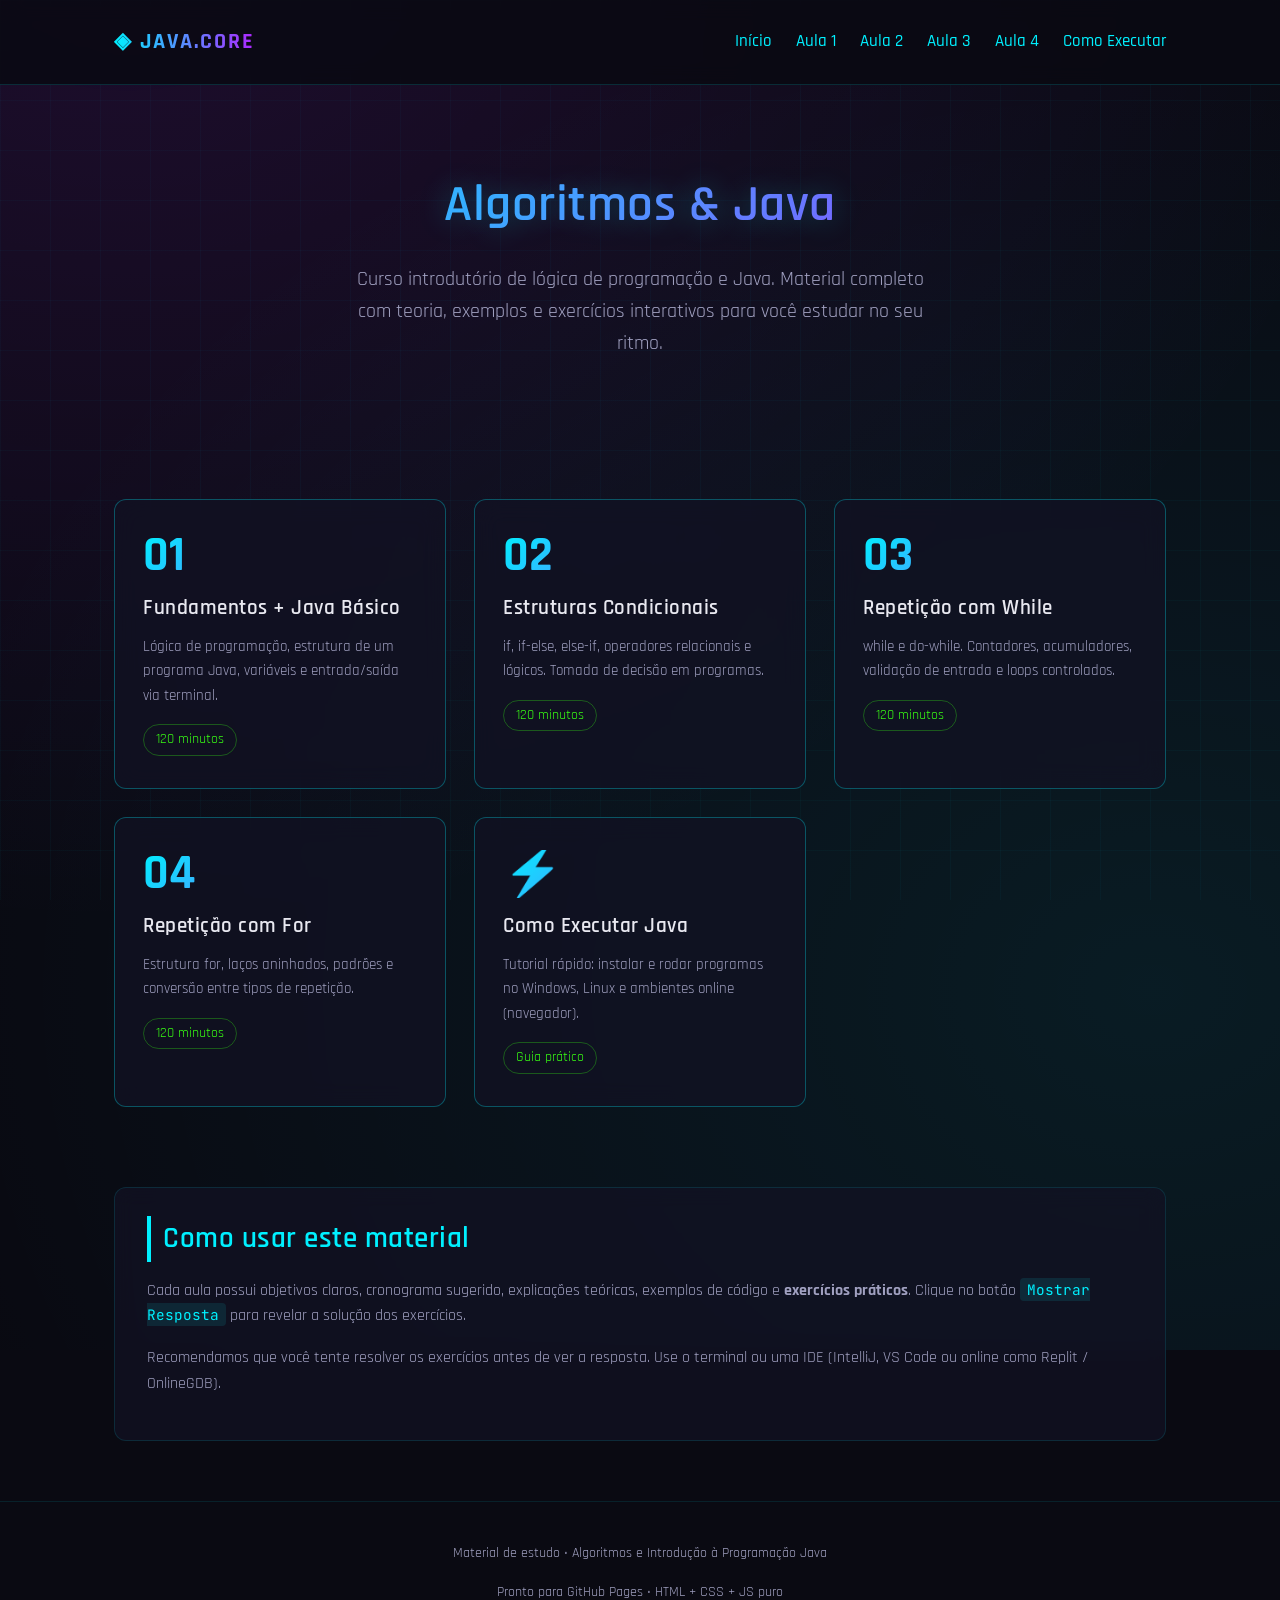
==== index.html @ f59149a0 "Carga inicial do curso de Java Carga das 4 primeiras aulas em Java (correspondentes as 4 primeiras a" ====
<!DOCTYPE html>
<html lang="pt-BR">
<head>
  <meta charset="UTF-8">
  <meta name="viewport" content="width=device-width, initial-scale=1.0">
  <title>Algoritmos e Introdução à Programação Java</title>
  <link rel="preconnect" href="https://fonts.googleapis.com">
  <link rel="preconnect" href="https://fonts.gstatic.com" crossorigin>
  <link href="https://fonts.googleapis.com/css2?family=JetBrains+Mono:wght@400;500&family=Rajdhani:wght@400;500;600;700&display=swap" rel="stylesheet">
  <link rel="stylesheet" href="css/style.css">
</head>
<body>
  <header>
    <div class="container header-content">
      <div class="logo">
        <span>◈ JAVA.CORE</span>
      </div>
      <nav>
        <a href="index.html">Início</a>
        <a href="aula1.html">Aula 1</a>
        <a href="aula2.html">Aula 2</a>
        <a href="aula3.html">Aula 3</a>
        <a href="aula4.html">Aula 4</a>
        <a href="como-executar.html">Como Executar</a>
      </nav>
    </div>
  </header>

  <main class="container">
    <section class="hero">
      <h1>Algoritmos & Java</h1>
      <p class="subtitle">
        Curso introdutório de lógica de programação e Java.  
        Material completo com teoria, exemplos e exercícios interativos para você estudar no seu ritmo.
      </p>
    </section>

    <div class="lessons-grid">
      <a href="aula1.html" class="lesson-card">
        <div class="lesson-number">01</div>
        <h3>Fundamentos + Java Básico</h3>
        <p>Lógica de programação, estrutura de um programa Java, variáveis e entrada/saída via terminal.</p>
        <span class="lesson-duration">120 minutos</span>
      </a>

      <a href="aula2.html" class="lesson-card">
        <div class="lesson-number">02</div>
        <h3>Estruturas Condicionais</h3>
        <p>if, if-else, else-if, operadores relacionais e lógicos. Tomada de decisão em programas.</p>
        <span class="lesson-duration">120 minutos</span>
      </a>

      <a href="aula3.html" class="lesson-card">
        <div class="lesson-number">03</div>
        <h3>Repetição com While</h3>
        <p>while e do-while. Contadores, acumuladores, validação de entrada e loops controlados.</p>
        <span class="lesson-duration">120 minutos</span>
      </a>

      <a href="aula4.html" class="lesson-card">
        <div class="lesson-number">04</div>
        <h3>Repetição com For</h3>
        <p>Estrutura for, laços aninhados, padrões e conversão entre tipos de repetição.</p>
        <span class="lesson-duration">120 minutos</span>
      </a>

      <a href="como-executar.html" class="lesson-card">
        <div class="lesson-number">⚡</div>
        <h3>Como Executar Java</h3>
        <p>Tutorial rápido: instalar e rodar programas no Windows, Linux e ambientes online (navegador).</p>
        <span class="lesson-duration">Guia prático</span>
      </a>
    </div>

    <section class="section">
      <h2>Como usar este material</h2>
      <p>
        Cada aula possui objetivos claros, cronograma sugerido, explicações teóricas, 
        exemplos de código e <strong>exercícios práticos</strong>.  
        Clique no botão <span class="inline-code">Mostrar Resposta</span> para revelar a solução dos exercícios.
      </p>
      <p>
        Recomendamos que você tente resolver os exercícios antes de ver a resposta.  
        Use o terminal ou uma IDE (IntelliJ, VS Code ou online como Replit / OnlineGDB).
      </p>
    </section>
  </main>

  <footer>
    <div class="container">
      <p>Material de estudo • Algoritmos e Introdução à Programação Java</p>
      <p>Pronto para GitHub Pages • HTML + CSS + JS puro</p>
    </div>
  </footer>

  <script src="js/main.js"></script>
</body>
</html>
---- css/style.css ----
/* ===== RESET & BASE ===== */
*, *::before, *::after {
  margin: 0;
  padding: 0;
  box-sizing: border-box;
}

:root {
  --bg-dark: #0a0a12;
  --bg-card: rgba(18, 18, 35, 0.75);
  --bg-card-hover: rgba(25, 25, 50, 0.9);
  --neon-cyan: #00f0ff;
  --neon-purple: #b026ff;
  --neon-pink: #ff2a6d;
  --neon-green: #39ff14;
  --text-primary: #e8e8f0;
  --text-secondary: #a0a0c0;
  --border-glow: rgba(0, 240, 255, 0.3);
  --font-main: 'Rajdhani', 'Segoe UI', sans-serif;
  --font-mono: 'JetBrains Mono', 'Fira Code', monospace;
  --radius: 12px;
  --transition: all 0.3s cubic-bezier(0.4, 0, 0.2, 1);
}

html {
  scroll-behavior: smooth;
}

body {
  font-family: var(--font-main);
  background: var(--bg-dark);
  color: var(--text-primary);
  min-height: 100vh;
  line-height: 1.6;
  overflow-x: hidden;
  position: relative;
}

/* Animated background grid */
body::before {
  content: '';
  position: fixed;
  top: 0;
  left: 0;
  width: 100%;
  height: 100%;
  background: 
    linear-gradient(rgba(0, 240, 255, 0.03) 1px, transparent 1px),
    linear-gradient(90deg, rgba(0, 240, 255, 0.03) 1px, transparent 1px);
  background-size: 50px 50px;
  pointer-events: none;
  z-index: -2;
}

body::after {
  content: '';
  position: fixed;
  top: -50%;
  left: -50%;
  width: 200%;
  height: 200%;
  background: radial-gradient(ellipse at 30% 20%, rgba(176, 38, 255, 0.12) 0%, transparent 50%),
              radial-gradient(ellipse at 70% 80%, rgba(0, 240, 255, 0.08) 0%, transparent 50%);
  pointer-events: none;
  z-index: -1;
  animation: pulseGlow 12s ease-in-out infinite alternate;
}

@keyframes pulseGlow {
  0% { opacity: 0.6; transform: scale(1); }
  100% { opacity: 1; transform: scale(1.05); }
}

/* ===== TYPOGRAPHY ===== */
h1, h2, h3, h4 {
  font-weight: 600;
  letter-spacing: 0.5px;
}

h1 {
  font-size: clamp(2rem, 5vw, 3.2rem);
  background: linear-gradient(135deg, var(--neon-cyan), var(--neon-purple));
  -webkit-background-clip: text;
  -webkit-text-fill-color: transparent;
  background-clip: text;
  text-shadow: 0 0 30px rgba(0, 240, 255, 0.3);
}

h2 {
  font-size: 1.8rem;
  color: var(--neon-cyan);
  margin-bottom: 1rem;
  border-left: 4px solid var(--neon-cyan);
  padding-left: 12px;
}

h3 {
  font-size: 1.35rem;
  color: var(--neon-purple);
  margin: 1.5rem 0 0.8rem;
}

p {
  color: var(--text-secondary);
  margin-bottom: 1rem;
}

a {
  color: var(--neon-cyan);
  text-decoration: none;
  transition: var(--transition);
}

a:hover {
  color: var(--neon-pink);
  text-shadow: 0 0 8px var(--neon-pink);
}

/* ===== LAYOUT ===== */
.container {
  max-width: 1100px;
  margin: 0 auto;
  padding: 0 24px;
}

header {
  padding: 24px 0;
  border-bottom: 1px solid rgba(0, 240, 255, 0.15);
  backdrop-filter: blur(10px);
  position: sticky;
  top: 0;
  z-index: 100;
  background: rgba(10, 10, 18, 0.85);
}

.header-content {
  display: flex;
  justify-content: space-between;
  align-items: center;
  flex-wrap: wrap;
  gap: 16px;
}

.logo {
  font-size: 1.4rem;
  font-weight: 700;
  letter-spacing: 2px;
  color: var(--neon-cyan);
  display: flex;
  align-items: center;
  gap: 10px;
}

.logo span {
  background: linear-gradient(90deg, var(--neon-cyan), var(--neon-purple));
  -webkit-background-clip: text;
  -webkit-text-fill-color: transparent;
}

nav a {
  margin-left: 20px;
  font-weight: 500;
  font-size: 1.05rem;
  position: relative;
}

nav a::after {
  content: '';
  position: absolute;
  bottom: -4px;
  left: 0;
  width: 0;
  height: 2px;
  background: var(--neon-cyan);
  transition: width 0.3s ease;
}

nav a:hover::after {
  width: 100%;
}

/* ===== HERO / MENU ===== */
.hero {
  text-align: center;
  padding: 80px 0 60px;
}

.hero p.subtitle {
  font-size: 1.25rem;
  max-width: 600px;
  margin: 16px auto 40px;
  color: var(--text-secondary);
}

.lessons-grid {
  display: grid;
  grid-template-columns: repeat(auto-fit, minmax(260px, 1fr));
  gap: 28px;
  margin: 40px 0 80px;
}

.lesson-card {
  background: var(--bg-card);
  border: 1px solid var(--border-glow);
  border-radius: var(--radius);
  padding: 32px 28px;
  transition: var(--transition);
  position: relative;
  overflow: hidden;
  backdrop-filter: blur(12px);
  cursor: pointer;
  text-decoration: none;
  display: block;
}

.lesson-card::before {
  content: '';
  position: absolute;
  top: 0;
  left: 0;
  width: 100%;
  height: 3px;
  background: linear-gradient(90deg, var(--neon-cyan), var(--neon-purple));
  transform: scaleX(0);
  transform-origin: left;
  transition: transform 0.4s ease;
}

.lesson-card:hover {
  transform: translateY(-8px);
  border-color: var(--neon-cyan);
  box-shadow: 0 12px 40px rgba(0, 240, 255, 0.15),
              0 0 20px rgba(176, 38, 255, 0.1);
  background: var(--bg-card-hover);
}

.lesson-card:hover::before {
  transform: scaleX(1);
}

.lesson-number {
  font-size: 3rem;
  font-weight: 700;
  background: linear-gradient(135deg, var(--neon-cyan), var(--neon-purple));
  -webkit-background-clip: text;
  -webkit-text-fill-color: transparent;
  line-height: 1;
  margin-bottom: 12px;
}

.lesson-card h3 {
  color: var(--text-primary);
  margin: 0 0 10px;
  font-size: 1.3rem;
}

.lesson-card p {
  font-size: 0.95rem;
  margin: 0;
}

.lesson-duration {
  display: inline-block;
  margin-top: 16px;
  font-size: 0.85rem;
  color: var(--neon-green);
  border: 1px solid rgba(57, 255, 20, 0.3);
  padding: 4px 12px;
  border-radius: 20px;
}

/* ===== LESSON PAGE ===== */
.lesson-header {
  padding: 50px 0 30px;
  text-align: center;
}

.lesson-header .badge {
  display: inline-block;
  background: rgba(0, 240, 255, 0.1);
  border: 1px solid var(--neon-cyan);
  color: var(--neon-cyan);
  padding: 6px 18px;
  border-radius: 20px;
  font-size: 0.9rem;
  margin-bottom: 16px;
  letter-spacing: 1px;
}

.section {
  background: var(--bg-card);
  border: 1px solid rgba(0, 240, 255, 0.12);
  border-radius: var(--radius);
  padding: 28px 32px;
  margin-bottom: 28px;
  backdrop-filter: blur(10px);
  transition: var(--transition);
}

.section:hover {
  border-color: rgba(0, 240, 255, 0.25);
}

.objectives ul, .timeline ul {
  list-style: none;
  padding-left: 0;
}

.objectives li, .timeline li {
  position: relative;
  padding-left: 28px;
  margin-bottom: 10px;
  color: var(--text-secondary);
}

.objectives li::before {
  content: '▹';
  position: absolute;
  left: 0;
  color: var(--neon-cyan);
  font-weight: bold;
}

.timeline li::before {
  content: '⏱';
  position: absolute;
  left: 0;
  font-size: 0.9rem;
}

/* Code blocks */
pre {
  background: #0d0d1a;
  border: 1px solid rgba(0, 240, 255, 0.2);
  border-radius: 8px;
  padding: 18px 20px;
  overflow-x: auto;
  margin: 16px 0;
  font-family: var(--font-mono);
  font-size: 0.9rem;
  line-height: 1.5;
  position: relative;
}

code {
  font-family: var(--font-mono);
  color: #7ee787;
}

.inline-code {
  background: rgba(0, 240, 255, 0.1);
  color: var(--neon-cyan);
  padding: 2px 7px;
  border-radius: 4px;
  font-family: var(--font-mono);
  font-size: 0.9em;
}

/* Exercise cards */
.exercise {
  background: rgba(15, 15, 30, 0.8);
  border: 1px solid rgba(176, 38, 255, 0.25);
  border-radius: var(--radius);
  padding: 24px;
  margin: 24px 0;
  position: relative;
}

.exercise-header {
  display: flex;
  justify-content: space-between;
  align-items: center;
  flex-wrap: wrap;
  gap: 12px;
  margin-bottom: 12px;
}

.exercise-title {
  font-size: 1.15rem;
  color: var(--neon-purple);
  font-weight: 600;
}

.toggle-btn {
  background: transparent;
  border: 1px solid var(--neon-cyan);
  color: var(--neon-cyan);
  padding: 8px 18px;
  border-radius: 6px;
  font-family: var(--font-main);
  font-size: 0.95rem;
  font-weight: 600;
  cursor: pointer;
  transition: var(--transition);
  letter-spacing: 0.5px;
}

.toggle-btn:hover {
  background: rgba(0, 240, 255, 0.15);
  box-shadow: 0 0 15px rgba(0, 240, 255, 0.3);
  transform: translateY(-2px);
}

.toggle-btn.active {
  background: rgba(0, 240, 255, 0.2);
  border-color: var(--neon-green);
  color: var(--neon-green);
}

.answer {
  display: none;
  margin-top: 18px;
  padding-top: 18px;
  border-top: 1px dashed rgba(0, 240, 255, 0.2);
  animation: fadeIn 0.4s ease;
}

.answer.visible {
  display: block;
}

@keyframes fadeIn {
  from { opacity: 0; transform: translateY(-8px); }
  to { opacity: 1; transform: translateY(0); }
}

.answer-label {
  font-size: 0.85rem;
  color: var(--neon-green);
  text-transform: uppercase;
  letter-spacing: 1px;
  margin-bottom: 10px;
  display: block;
}

/* Tables */
table {
  width: 100%;
  border-collapse: collapse;
  margin: 16px 0;
  font-size: 0.95rem;
}

th, td {
  padding: 12px 16px;
  text-align: left;
  border-bottom: 1px solid rgba(0, 240, 255, 0.1);
}

th {
  color: var(--neon-cyan);
  font-weight: 600;
  background: rgba(0, 240, 255, 0.05);
}

td {
  color: var(--text-secondary);
}

tr:hover td {
  background: rgba(0, 240, 255, 0.03);
}

/* Footer */
footer {
  text-align: center;
  padding: 40px 0;
  margin-top: 60px;
  border-top: 1px solid rgba(0, 240, 255, 0.1);
  color: var(--text-secondary);
  font-size: 0.9rem;
}

footer a {
  color: var(--neon-purple);
}

/* Navigation between lessons */
.lesson-nav {
  display: flex;
  justify-content: space-between;
  gap: 16px;
  margin: 40px 0;
  flex-wrap: wrap;
}

.nav-btn {
  display: inline-flex;
  align-items: center;
  gap: 8px;
  padding: 12px 24px;
  background: rgba(0, 240, 255, 0.08);
  border: 1px solid rgba(0, 240, 255, 0.3);
  border-radius: 8px;
  color: var(--neon-cyan);
  font-weight: 600;
  transition: var(--transition);
}

.nav-btn:hover {
  background: rgba(0, 240, 255, 0.15);
  box-shadow: 0 0 20px rgba(0, 240, 255, 0.2);
  transform: translateY(-2px);
}

/* Responsive */
@media (max-width: 700px) {
  .header-content {
    flex-direction: column;
    text-align: center;
  }
  nav a {
    margin: 0 10px;
  }
  .section {
    padding: 20px;
  }
  .lesson-nav {
    flex-direction: column;
  }
  .nav-btn {
    justify-content: center;
  }
}

/* Scrollbar */
::-webkit-scrollbar {
  width: 8px;
}
::-webkit-scrollbar-track {
  background: #0a0a12;
}
::-webkit-scrollbar-thumb {
  background: rgba(0, 240, 255, 0.3);
  border-radius: 4px;
}
::-webkit-scrollbar-thumb:hover {
  background: rgba(0, 240, 255, 0.5);
}
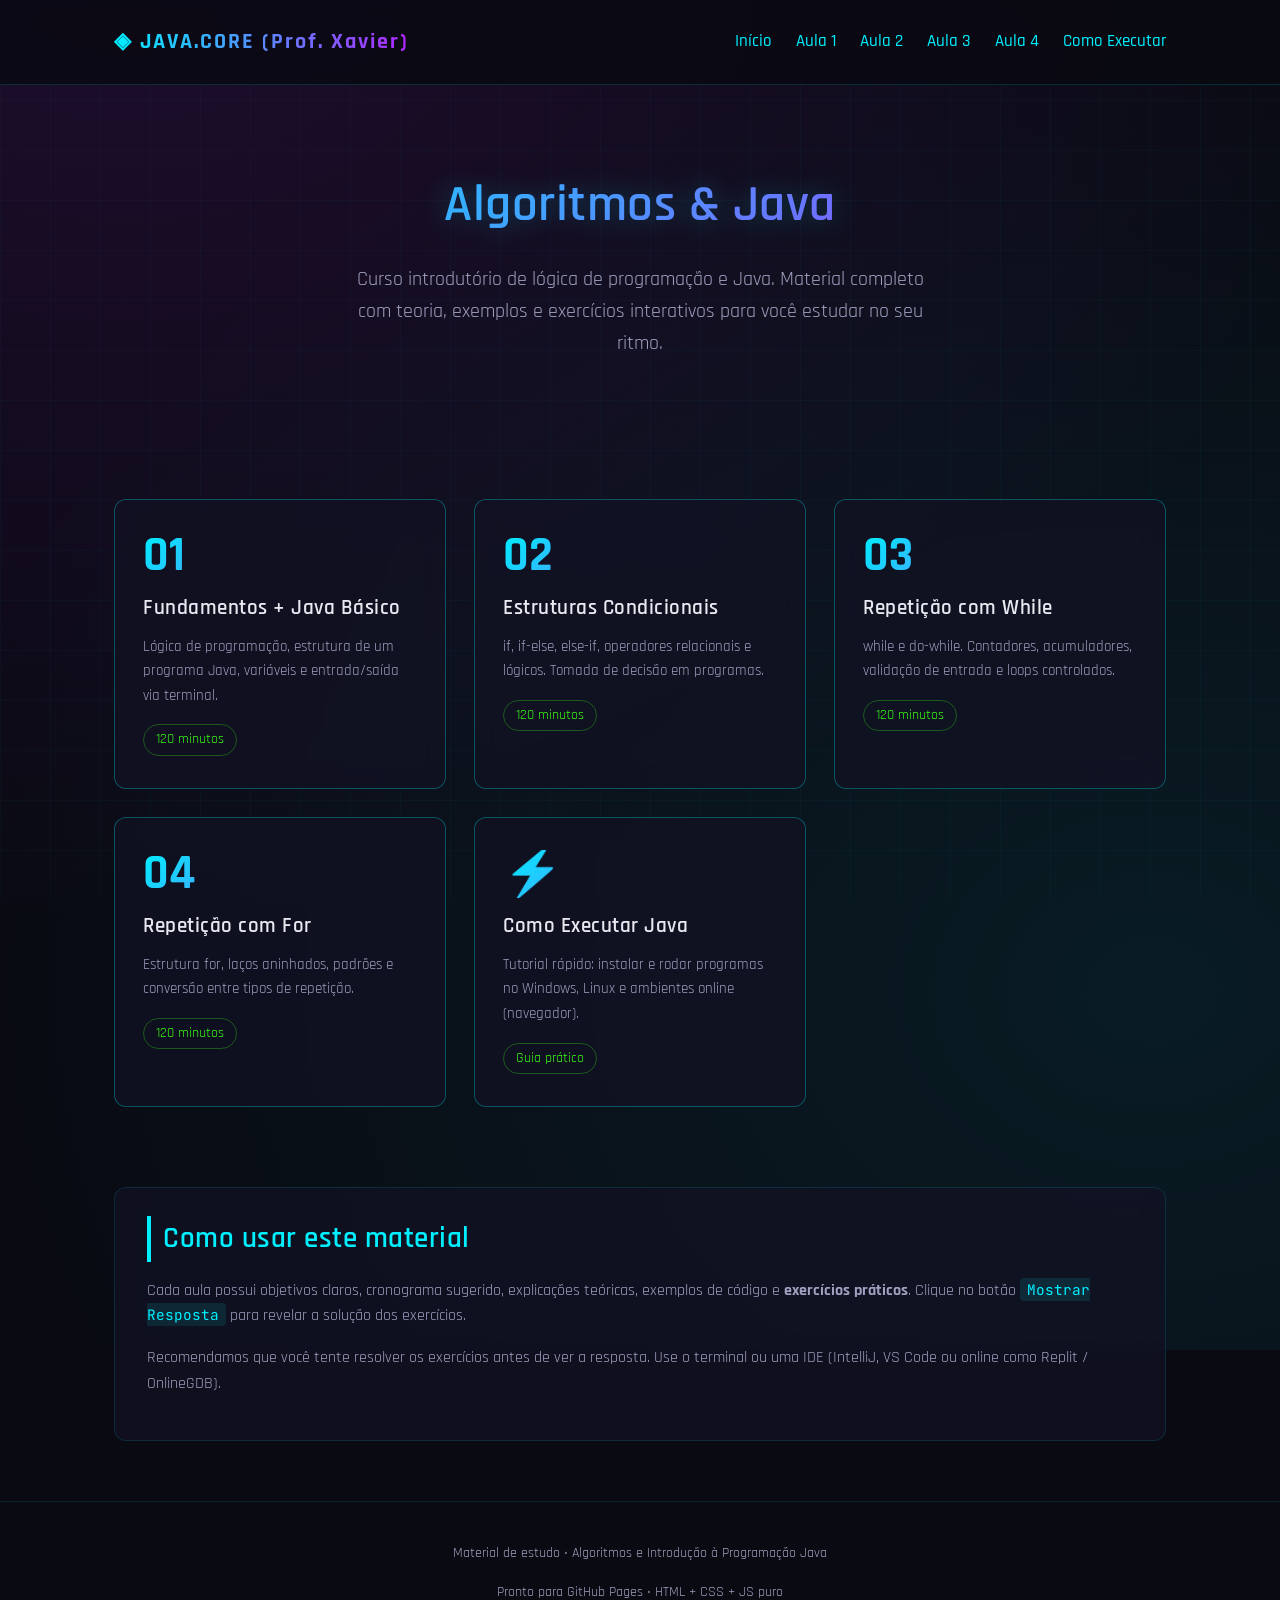
==== commit 1782f0ef: "Update header logo text to include professor's name" ====
--- a/index.html
+++ b/index.html
@@ -13,7 +13,7 @@
   <header>
     <div class="container header-content">
       <div class="logo">
-        <span>◈ JAVA.CORE</span>
+        <span>◈ JAVA.CORE (Prof. Xavier)</span>
       </div>
       <nav>
         <a href="index.html">Início</a>
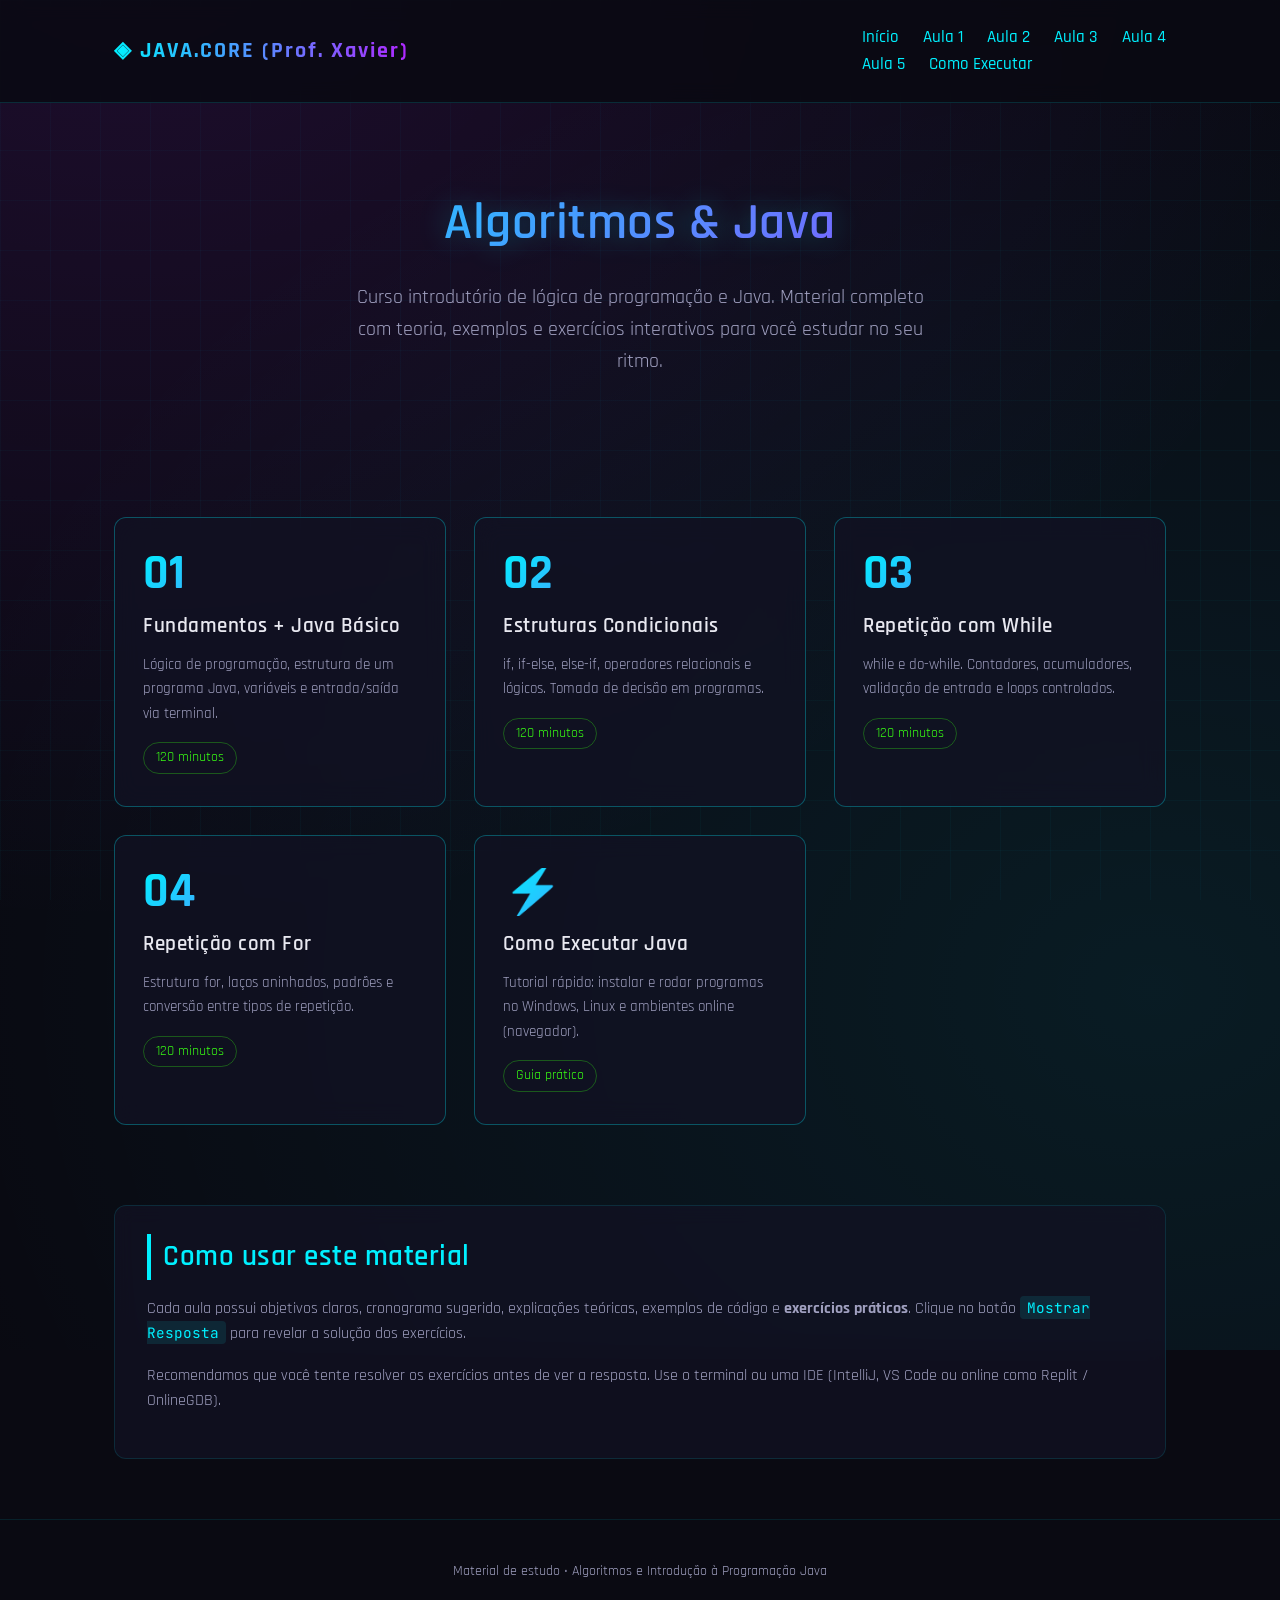
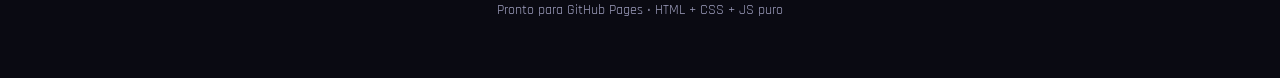
==== commit df558354: "Aula 05 Nova versão (reforma de todas as páginas) e carga da aula 5" ====
--- a/index.html
+++ b/index.html
@@ -7,7 +7,7 @@
   <link rel="preconnect" href="https://fonts.googleapis.com">
   <link rel="preconnect" href="https://fonts.gstatic.com" crossorigin>
   <link href="https://fonts.googleapis.com/css2?family=JetBrains+Mono:wght@400;500&family=Rajdhani:wght@400;500;600;700&display=swap" rel="stylesheet">
-  <link rel="stylesheet" href="css/style.css">
+  <link rel="stylesheet" href="assets/style.css">
 </head>
 <body>
   <header>
@@ -20,7 +20,8 @@
         <a href="aula1.html">Aula 1</a>
         <a href="aula2.html">Aula 2</a>
         <a href="aula3.html">Aula 3</a>
-        <a href="aula4.html">Aula 4</a>
+        <a href="aula4.html">Aula 4</a><br>
+        <a href="aula5.html">Aula 5</a>
         <a href="como-executar.html">Como Executar</a>
       </nav>
     </div>
--- a/assets/style.css
+++ b/assets/style.css
@@ -0,0 +1,539 @@
+/* ===== RESET & BASE ===== */
+*, *::before, *::after {
+  margin: 0;
+  padding: 0;
+  box-sizing: border-box;
+}
+
+:root {
+  --bg-dark: #0a0a12;
+  --bg-card: rgba(18, 18, 35, 0.75);
+  --bg-card-hover: rgba(25, 25, 50, 0.9);
+  --neon-cyan: #00f0ff;
+  --neon-purple: #b026ff;
+  --neon-pink: #ff2a6d;
+  --neon-green: #39ff14;
+  --text-primary: #e8e8f0;
+  --text-secondary: #a0a0c0;
+  --border-glow: rgba(0, 240, 255, 0.3);
+  --font-main: 'Rajdhani', 'Segoe UI', sans-serif;
+  --font-mono: 'JetBrains Mono', 'Fira Code', monospace;
+  --radius: 12px;
+  --transition: all 0.3s cubic-bezier(0.4, 0, 0.2, 1);
+}
+
+html {
+  scroll-behavior: smooth;
+}
+
+body {
+  font-family: var(--font-main);
+  background: var(--bg-dark);
+  color: var(--text-primary);
+  min-height: 100vh;
+  line-height: 1.6;
+  overflow-x: hidden;
+  position: relative;
+}
+
+/* Animated background grid */
+body::before {
+  content: '';
+  position: fixed;
+  top: 0;
+  left: 0;
+  width: 100%;
+  height: 100%;
+  background: 
+    linear-gradient(rgba(0, 240, 255, 0.03) 1px, transparent 1px),
+    linear-gradient(90deg, rgba(0, 240, 255, 0.03) 1px, transparent 1px);
+  background-size: 50px 50px;
+  pointer-events: none;
+  z-index: -2;
+}
+
+body::after {
+  content: '';
+  position: fixed;
+  top: -50%;
+  left: -50%;
+  width: 200%;
+  height: 200%;
+  background: radial-gradient(ellipse at 30% 20%, rgba(176, 38, 255, 0.12) 0%, transparent 50%),
+              radial-gradient(ellipse at 70% 80%, rgba(0, 240, 255, 0.08) 0%, transparent 50%);
+  pointer-events: none;
+  z-index: -1;
+  animation: pulseGlow 12s ease-in-out infinite alternate;
+}
+
+@keyframes pulseGlow {
+  0% { opacity: 0.6; transform: scale(1); }
+  100% { opacity: 1; transform: scale(1.05); }
+}
+
+/* ===== TYPOGRAPHY ===== */
+h1, h2, h3, h4 {
+  font-weight: 600;
+  letter-spacing: 0.5px;
+}
+
+h1 {
+  font-size: clamp(2rem, 5vw, 3.2rem);
+  background: linear-gradient(135deg, var(--neon-cyan), var(--neon-purple));
+  -webkit-background-clip: text;
+  -webkit-text-fill-color: transparent;
+  background-clip: text;
+  text-shadow: 0 0 30px rgba(0, 240, 255, 0.3);
+}
+
+h2 {
+  font-size: 1.8rem;
+  color: var(--neon-cyan);
+  margin-bottom: 1rem;
+  border-left: 4px solid var(--neon-cyan);
+  padding-left: 12px;
+}
+
+h3 {
+  font-size: 1.35rem;
+  color: var(--neon-purple);
+  margin: 1.5rem 0 0.8rem;
+}
+
+p {
+  color: var(--text-secondary);
+  margin-bottom: 1rem;
+}
+
+a {
+  color: var(--neon-cyan);
+  text-decoration: none;
+  transition: var(--transition);
+}
+
+a:hover {
+  color: var(--neon-pink);
+  text-shadow: 0 0 8px var(--neon-pink);
+}
+
+/* ===== LAYOUT ===== */
+.container {
+  max-width: 1100px;
+  margin: 0 auto;
+  padding: 0 24px;
+}
+
+header {
+  padding: 24px 0;
+  border-bottom: 1px solid rgba(0, 240, 255, 0.15);
+  backdrop-filter: blur(10px);
+  position: sticky;
+  top: 0;
+  z-index: 100;
+  background: rgba(10, 10, 18, 0.85);
+}
+
+.header-content {
+  display: flex;
+  justify-content: space-between;
+  align-items: center;
+  flex-wrap: wrap;
+  gap: 16px;
+}
+
+.logo {
+  font-size: 1.4rem;
+  font-weight: 700;
+  letter-spacing: 2px;
+  color: var(--neon-cyan);
+  display: flex;
+  align-items: center;
+  gap: 10px;
+}
+
+.logo span {
+  background: linear-gradient(90deg, var(--neon-cyan), var(--neon-purple));
+  -webkit-background-clip: text;
+  -webkit-text-fill-color: transparent;
+}
+
+nav a {
+  margin-left: 20px;
+  font-weight: 500;
+  font-size: 1.05rem;
+  position: relative;
+}
+
+nav a::after {
+  content: '';
+  position: absolute;
+  bottom: -4px;
+  left: 0;
+  width: 0;
+  height: 2px;
+  background: var(--neon-cyan);
+  transition: width 0.3s ease;
+}
+
+nav a:hover::after {
+  width: 100%;
+}
+
+/* ===== HERO / MENU ===== */
+.hero {
+  text-align: center;
+  padding: 80px 0 60px;
+}
+
+.hero p.subtitle {
+  font-size: 1.25rem;
+  max-width: 600px;
+  margin: 16px auto 40px;
+  color: var(--text-secondary);
+}
+
+.lessons-grid {
+  display: grid;
+  grid-template-columns: repeat(auto-fit, minmax(260px, 1fr));
+  gap: 28px;
+  margin: 40px 0 80px;
+}
+
+.lesson-card {
+  background: var(--bg-card);
+  border: 1px solid var(--border-glow);
+  border-radius: var(--radius);
+  padding: 32px 28px;
+  transition: var(--transition);
+  position: relative;
+  overflow: hidden;
+  backdrop-filter: blur(12px);
+  cursor: pointer;
+  text-decoration: none;
+  display: block;
+}
+
+.lesson-card::before {
+  content: '';
+  position: absolute;
+  top: 0;
+  left: 0;
+  width: 100%;
+  height: 3px;
+  background: linear-gradient(90deg, var(--neon-cyan), var(--neon-purple));
+  transform: scaleX(0);
+  transform-origin: left;
+  transition: transform 0.4s ease;
+}
+
+.lesson-card:hover {
+  transform: translateY(-8px);
+  border-color: var(--neon-cyan);
+  box-shadow: 0 12px 40px rgba(0, 240, 255, 0.15),
+              0 0 20px rgba(176, 38, 255, 0.1);
+  background: var(--bg-card-hover);
+}
+
+.lesson-card:hover::before {
+  transform: scaleX(1);
+}
+
+.lesson-number {
+  font-size: 3rem;
+  font-weight: 700;
+  background: linear-gradient(135deg, var(--neon-cyan), var(--neon-purple));
+  -webkit-background-clip: text;
+  -webkit-text-fill-color: transparent;
+  line-height: 1;
+  margin-bottom: 12px;
+}
+
+.lesson-card h3 {
+  color: var(--text-primary);
+  margin: 0 0 10px;
+  font-size: 1.3rem;
+}
+
+.lesson-card p {
+  font-size: 0.95rem;
+  margin: 0;
+}
+
+.lesson-duration {
+  display: inline-block;
+  margin-top: 16px;
+  font-size: 0.85rem;
+  color: var(--neon-green);
+  border: 1px solid rgba(57, 255, 20, 0.3);
+  padding: 4px 12px;
+  border-radius: 20px;
+}
+
+/* ===== LESSON PAGE ===== */
+.lesson-header {
+  padding: 50px 0 30px;
+  text-align: center;
+}
+
+.lesson-header .badge {
+  display: inline-block;
+  background: rgba(0, 240, 255, 0.1);
+  border: 1px solid var(--neon-cyan);
+  color: var(--neon-cyan);
+  padding: 6px 18px;
+  border-radius: 20px;
+  font-size: 0.9rem;
+  margin-bottom: 16px;
+  letter-spacing: 1px;
+}
+
+.section {
+  background: var(--bg-card);
+  border: 1px solid rgba(0, 240, 255, 0.12);
+  border-radius: var(--radius);
+  padding: 28px 32px;
+  margin-bottom: 28px;
+  backdrop-filter: blur(10px);
+  transition: var(--transition);
+}
+
+.section:hover {
+  border-color: rgba(0, 240, 255, 0.25);
+}
+
+.objectives ul, .timeline ul {
+  list-style: none;
+  padding-left: 0;
+}
+
+.objectives li, .timeline li {
+  position: relative;
+  padding-left: 28px;
+  margin-bottom: 10px;
+  color: var(--text-secondary);
+}
+
+.objectives li::before {
+  content: '▹';
+  position: absolute;
+  left: 0;
+  color: var(--neon-cyan);
+  font-weight: bold;
+}
+
+.timeline li::before {
+  content: '⏱';
+  position: absolute;
+  left: 0;
+  font-size: 0.9rem;
+}
+
+/* Code blocks */
+pre {
+  background: #0d0d1a;
+  border: 1px solid rgba(0, 240, 255, 0.2);
+  border-radius: 8px;
+  padding: 18px 20px;
+  overflow-x: auto;
+  margin: 16px 0;
+  font-family: var(--font-mono);
+  font-size: 0.9rem;
+  line-height: 1.5;
+  position: relative;
+}
+
+code {
+  font-family: var(--font-mono);
+  color: #7ee787;
+}
+
+.inline-code {
+  background: rgba(0, 240, 255, 0.1);
+  color: var(--neon-cyan);
+  padding: 2px 7px;
+  border-radius: 4px;
+  font-family: var(--font-mono);
+  font-size: 0.9em;
+}
+
+/* Exercise cards */
+.exercise {
+  background: rgba(15, 15, 30, 0.8);
+  border: 1px solid rgba(176, 38, 255, 0.25);
+  border-radius: var(--radius);
+  padding: 24px;
+  margin: 24px 0;
+  position: relative;
+}
+
+.exercise-header {
+  display: flex;
+  justify-content: space-between;
+  align-items: center;
+  flex-wrap: wrap;
+  gap: 12px;
+  margin-bottom: 12px;
+}
+
+.exercise-title {
+  font-size: 1.15rem;
+  color: var(--neon-purple);
+  font-weight: 600;
+}
+
+.toggle-btn {
+  background: transparent;
+  border: 1px solid var(--neon-cyan);
+  color: var(--neon-cyan);
+  padding: 8px 18px;
+  border-radius: 6px;
+  font-family: var(--font-main);
+  font-size: 0.95rem;
+  font-weight: 600;
+  cursor: pointer;
+  transition: var(--transition);
+  letter-spacing: 0.5px;
+}
+
+.toggle-btn:hover {
+  background: rgba(0, 240, 255, 0.15);
+  box-shadow: 0 0 15px rgba(0, 240, 255, 0.3);
+  transform: translateY(-2px);
+}
+
+.toggle-btn.active {
+  background: rgba(0, 240, 255, 0.2);
+  border-color: var(--neon-green);
+  color: var(--neon-green);
+}
+
+.answer {
+  display: none;
+  margin-top: 18px;
+  padding-top: 18px;
+  border-top: 1px dashed rgba(0, 240, 255, 0.2);
+  animation: fadeIn 0.4s ease;
+}
+
+.answer.visible {
+  display: block;
+}
+
+@keyframes fadeIn {
+  from { opacity: 0; transform: translateY(-8px); }
+  to { opacity: 1; transform: translateY(0); }
+}
+
+.answer-label {
+  font-size: 0.85rem;
+  color: var(--neon-green);
+  text-transform: uppercase;
+  letter-spacing: 1px;
+  margin-bottom: 10px;
+  display: block;
+}
+
+/* Tables */
+table {
+  width: 100%;
+  border-collapse: collapse;
+  margin: 16px 0;
+  font-size: 0.95rem;
+}
+
+th, td {
+  padding: 12px 16px;
+  text-align: left;
+  border-bottom: 1px solid rgba(0, 240, 255, 0.1);
+}
+
+th {
+  color: var(--neon-cyan);
+  font-weight: 600;
+  background: rgba(0, 240, 255, 0.05);
+}
+
+td {
+  color: var(--text-secondary);
+}
+
+tr:hover td {
+  background: rgba(0, 240, 255, 0.03);
+}
+
+/* Footer */
+footer {
+  text-align: center;
+  padding: 40px 0;
+  margin-top: 60px;
+  border-top: 1px solid rgba(0, 240, 255, 0.1);
+  color: var(--text-secondary);
+  font-size: 0.9rem;
+}
+
+footer a {
+  color: var(--neon-purple);
+}
+
+/* Navigation between lessons */
+.lesson-nav {
+  display: flex;
+  justify-content: space-between;
+  gap: 16px;
+  margin: 40px 0;
+  flex-wrap: wrap;
+}
+
+.nav-btn {
+  display: inline-flex;
+  align-items: center;
+  gap: 8px;
+  padding: 12px 24px;
+  background: rgba(0, 240, 255, 0.08);
+  border: 1px solid rgba(0, 240, 255, 0.3);
+  border-radius: 8px;
+  color: var(--neon-cyan);
+  font-weight: 600;
+  transition: var(--transition);
+}
+
+.nav-btn:hover {
+  background: rgba(0, 240, 255, 0.15);
+  box-shadow: 0 0 20px rgba(0, 240, 255, 0.2);
+  transform: translateY(-2px);
+}
+
+/* Responsive */
+@media (max-width: 700px) {
+  .header-content {
+    flex-direction: column;
+    text-align: center;
+  }
+  nav a {
+    margin: 0 10px;
+  }
+  .section {
+    padding: 20px;
+  }
+  .lesson-nav {
+    flex-direction: column;
+  }
+  .nav-btn {
+    justify-content: center;
+  }
+}
+
+/* Scrollbar */
+::-webkit-scrollbar {
+  width: 8px;
+}
+::-webkit-scrollbar-track {
+  background: #0a0a12;
+}
+::-webkit-scrollbar-thumb {
+  background: rgba(0, 240, 255, 0.3);
+  border-radius: 4px;
+}
+::-webkit-scrollbar-thumb:hover {
+  background: rgba(0, 240, 255, 0.5);
+}
